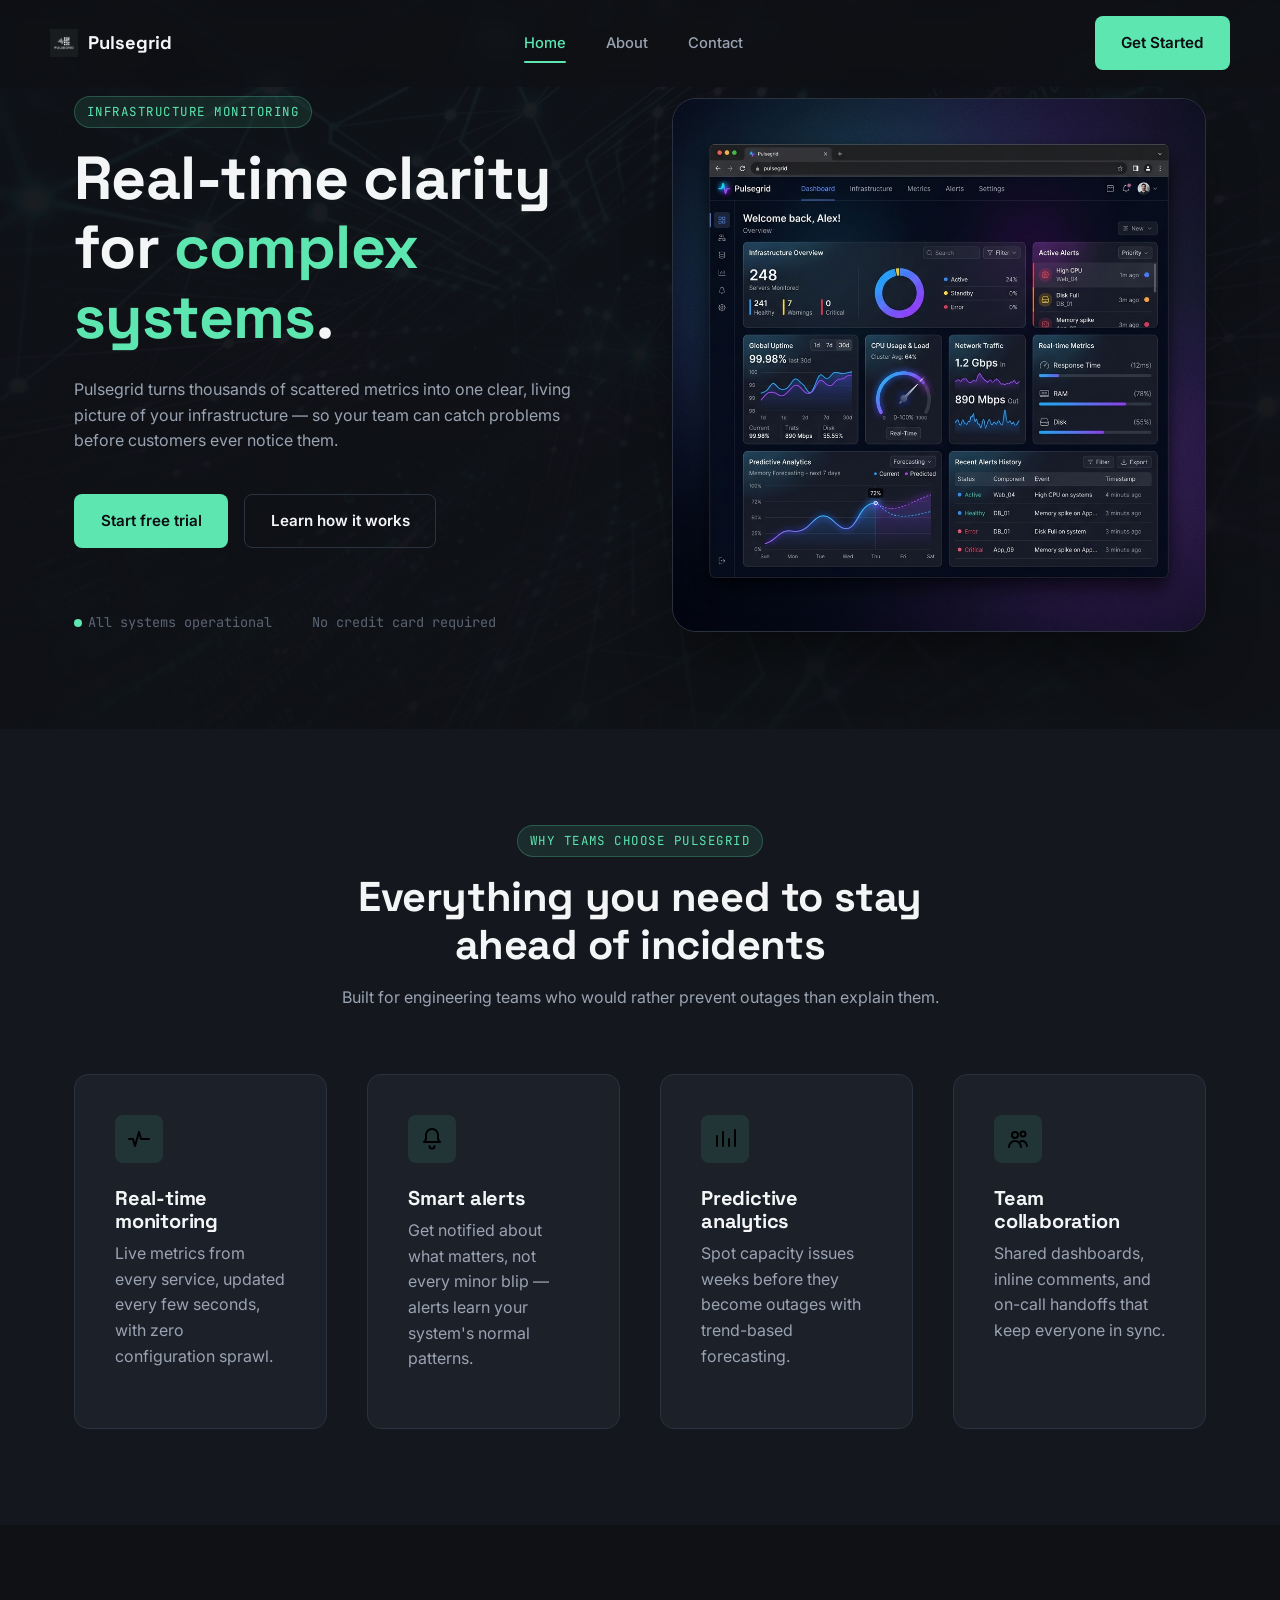
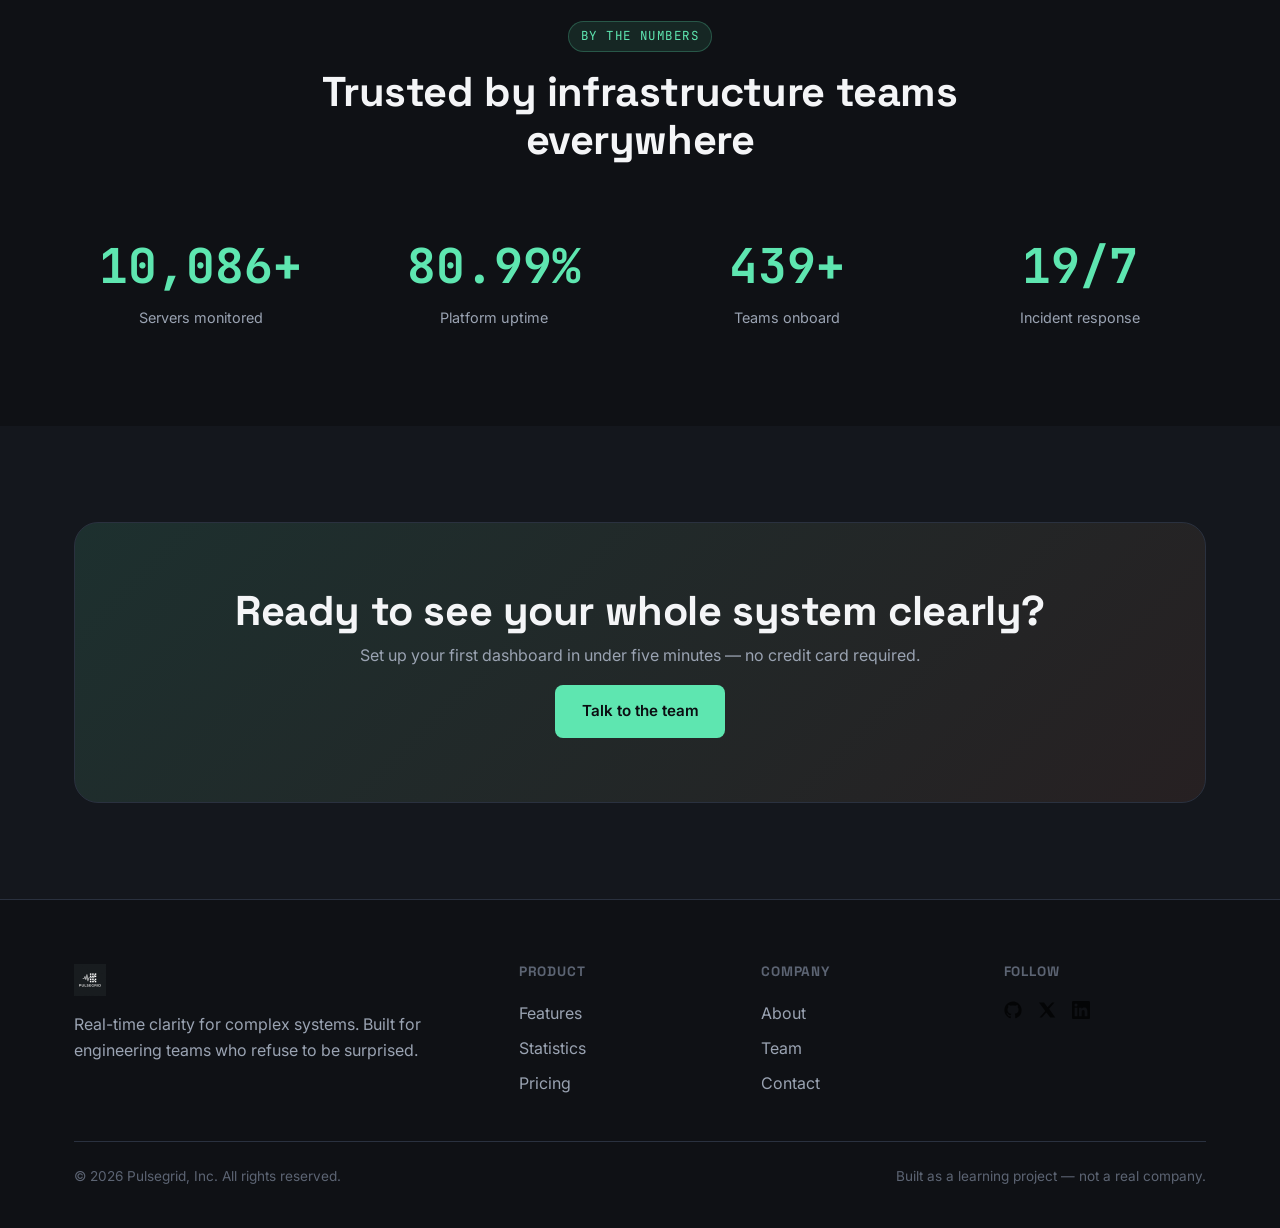
==== index.html @ dcd337dc "first commit" ====
<!DOCTYPE html>
<!--
  index.html
  -----------------------------------------------------------------------
  PURPOSE: This is the HOMEPAGE of the site 
  [for khushi]
  Iske alawa bhi html files hai for different screens jaise ki aap dekhoge
  ki 3 screens hai, ek contact ek main jo ki yeh hai and ek about wala section.
  toh aapko basically yhan ki files ke saath edits krne hai!!
  -----------------------------------------------------------------------
-->
<html lang="en">

<head>
  <meta charset="UTF-8">
  <meta name="viewport" content="width=device-width, initial-scale=1.0">
  <title>Pulsegrid — Real-time clarity for complex systems</title>
  <meta name="description"
    content="Pulsegrid helps engineering teams monitor, understand, and predict the health of their infrastructure in real time.">

  <!-- Google Fonts: see assets/fonts/README.md for how to self-host these instead -->
  <link rel="preconnect" href="https://fonts.googleapis.com">
  <link
    href="https://fonts.googleapis.com/css2?family=Space+Grotesk:wght@500;700&family=Inter:wght@400;500;600&family=JetBrains+Mono:wght@500&display=swap"
    rel="stylesheet">

  <!--
    CSS load order matters here:
    1. style.css      -> defines the variables (colors, fonts) everything else uses
    2. navbar.css      -> styles the nav, depends on style.css's variables
    3. animations.css  -> keyframes + reveal classes, can load any time
  -->
  <link rel="stylesheet" href="css/style.css">
  <link rel="stylesheet" href="css/navbar.css">
  <link rel="stylesheet" href="css/animations.css">

  <link rel="icon" href="images/logo.png" type="image/png">
</head>

<body>

  <!-- =====================================================================
       NAVBAR
       Identical markup is repeated on every page so navbar.css/navbar.js
       can target it consistently. In a larger real-world project this
       would likely be generated from a template/include instead of
       copy-pasted, but for a beginner learning project, seeing the full
       markup on every page makes it easier to study.
       ===================================================================== -->
  <nav class="navbar">
    <div class="container navbar-inner">
      <a href="index.html" class="navbar-logo">
        <img src="images/logo.png" alt="Pulsegrid logo">
        Pulsegrid
      </a>

      <ul class="navbar-links">
        <li><a href="index.html">Home</a></li>
        <li><a href="about.html">About</a></li>
        <li><a href="contact.html">Contact</a></li>
        <li class="navbar-cta-mobile">
          <a href="contact.html" class="btn btn-primary btn-block">Get Started</a>
        </li>
      </ul>

      <div class="navbar-cta">
        <a href="contact.html" class="btn btn-primary">Get Started</a>
      </div>

      <button class="navbar-toggle" aria-label="Toggle navigation menu" aria-expanded="false">
        <span></span>
        <span></span>
        <span></span>
      </button>
    </div>
  </nav>

  <main>
    <!-- ===================================================================
         HERO SECTION
         The first thing a visitor sees. Headline + supporting copy on the
         left, a preview image on the right.
         =================================================================== -->
    <section class="hero">
      <div class="container">
        <div class="hero-copy reveal">
          <span class="eyebrow">Infrastructure monitoring</span>
          <h1>Real-time clarity for <span class="highlight">complex systems</span>.</h1>
          <p>
            Pulsegrid turns thousands of scattered metrics into one clear,
            living picture of your infrastructure — so your team can catch
            problems before customers ever notice them.
          </p>
          <div class="hero-actions">
            <a href="contact.html" class="btn btn-primary">Start free trial</a>
            <a href="about.html" class="btn btn-secondary">Learn how it works</a>
          </div>
          <div class="hero-meta">
            <span><span class="status-dot"></span>All systems operational</span>
            <span>No credit card required</span>
          </div>
        </div>

        <div class="hero-media reveal reveal-delay-2">
          <div class="float">
            <img src="images/dashboard.jpg" alt="Preview of the Pulsegrid monitoring dashboard">
          </div>
        </div>
      </div>
    </section>

    <!-- ===================================================================
         FEATURES SECTION
         Four cards explaining the core product capabilities.
         =================================================================== -->
    <section class="section section--alt" id="features">
      <div class="container">
        <div class="section-header reveal">
          <span class="eyebrow">Why teams choose Pulsegrid</span>
          <h2>Everything you need to stay ahead of incidents</h2>
          <p>Built for engineering teams who would rather prevent outages than explain them.</p>
        </div>

        <div class="grid grid--4">
          <div class="feature-card reveal reveal-delay-1">
            <div class="feature-icon"><img src="assets/icons/icon-pulse.svg" alt=""></div>
            <h3>Real-time monitoring</h3>
            <p>Live metrics from every service, updated every few seconds, with zero configuration sprawl.</p>
          </div>

          <div class="feature-card reveal reveal-delay-2">
            <div class="feature-icon"><img src="assets/icons/icon-alert.svg" alt=""></div>
            <h3>Smart alerts</h3>
            <p>Get notified about what matters, not every minor blip — alerts learn your system's normal patterns.</p>
          </div>

          <div class="feature-card reveal reveal-delay-3">
            <div class="feature-icon"><img src="assets/icons/icon-chart.svg" alt=""></div>
            <h3>Predictive analytics</h3>
            <p>Spot capacity issues weeks before they become outages with trend-based forecasting.</p>
          </div>

          <div class="feature-card reveal reveal-delay-4">
            <div class="feature-icon"><img src="assets/icons/icon-team.svg" alt=""></div>
            <h3>Team collaboration</h3>
            <p>Shared dashboards, inline comments, and on-call handoffs that keep everyone in sync.</p>
          </div>
        </div>
      </div>
    </section>

    <!-- ===================================================================
         STATISTICS SECTION
         Numbers animate upward from 0 once they scroll into view
         (see initStatsCounters() in js/main.js).
         =================================================================== -->
    <section class="section" id="stats">
      <div class="container">
        <div class="section-header reveal">
          <span class="eyebrow">By the numbers</span>
          <h2>Trusted by infrastructure teams everywhere</h2>
        </div>

        <div class="grid grid--4 stats-grid">
          <div class="reveal reveal-delay-1">
            <span class="stat-number" data-count-to="12400" data-suffix="+">0</span>
            <span class="stat-label">Servers monitored</span>
          </div>
          <div class="reveal reveal-delay-2">
            <span class="stat-number" data-count-to="99" data-suffix=".99%">0</span>
            <span class="stat-label">Platform uptime</span>
          </div>
          <div class="reveal reveal-delay-3">
            <span class="stat-number" data-count-to="540" data-suffix="+">0</span>
            <span class="stat-label">Teams onboard</span>
          </div>
          <div class="reveal reveal-delay-4">
            <span class="stat-number" data-count-to="24" data-suffix="/7">0</span>
            <span class="stat-label">Incident response</span>
          </div>
        </div>
      </div>
    </section>

    <!-- ===================================================================
         CTA BANNER
         =================================================================== -->
    <section class="section section--alt">
      <div class="container">
        <div class="cta-banner reveal">
          <h2>Ready to see your whole system clearly?</h2>
          <p>Set up your first dashboard in under five minutes — no credit card required.</p>
          <a href="contact.html" class="btn btn-primary">Talk to the team</a>
        </div>
      </div>
    </section>
  </main>

  <!-- =====================================================================
       FOOTER
       ===================================================================== -->
  <footer class="site-footer">
    <div class="container">
      <div class="footer-grid">
        <div class="footer-brand">
          <img src="images/logo.png" alt="Pulsegrid logo">
          <p>Real-time clarity for complex systems. Built for engineering teams who refuse to be surprised.</p>
        </div>

        <div class="footer-col">
          <h4>Product</h4>
          <a href="index.html#features">Features</a>
          <a href="index.html#stats">Statistics</a>
          <a href="contact.html">Pricing</a>
        </div>

        <div class="footer-col">
          <h4>Company</h4>
          <a href="about.html">About</a>
          <a href="about.html#team">Team</a>
          <a href="contact.html">Contact</a>
        </div>

        <div class="footer-col">
          <h4>Follow</h4>
          <div class="social-icons">
            <a href="#" aria-label="Pulsegrid on GitHub"><img class="social-icon" src="assets/icons/icon-github.svg"
                alt=""></a>
            <a href="#" aria-label="Pulsegrid on Twitter"><img class="social-icon" src="assets/icons/icon-twitter.svg"
                alt=""></a>
            <a href="#" aria-label="Pulsegrid on LinkedIn"><img class="social-icon" src="assets/icons/icon-linkedin.svg"
                alt=""></a>
          </div>
        </div>
      </div>

      <div class="footer-bottom">
        <span>&copy; <span id="current-year"></span> Pulsegrid, Inc. All rights reserved.</span>
        <span>Built as a learning project — not a real company.</span>
      </div>
    </div>
  </footer>

  <!--
    JS load order: navbar.js and main.js are used on every page.
    contact.js is also included site-wide for simplicity, but it quietly
    does nothing unless it finds a #contact-form element on the page.
  -->
  <script src="js/navbar.js"></script>
  <script src="js/main.js"></script>
  <script src="js/contact.js"></script>
</body>

</html>
---- css/style.css ----
/* =========================================================================
   css/style.css
   -------------------------------------------------------------------------
   PURPOSE: The MAIN stylesheet for the whole site.
   It holds things that are shared by every page:
     1. Design tokens (CSS variables) - colors, fonts, spacing
     2. CSS reset / base element styles
     3. Reusable layout utilities (.container, .grid, .section, etc.)
     4. Buttons and form controls
     5. Section-specific styles that appear on more than one page
        (hero, features, stats, team, footer)

   Navbar-only styles live in navbar.css.
   Animation keyframes & scroll-reveal classes live in animations.css.
   This separation keeps each file focused on ONE job, which is the
   whole point of this learning project: easy-to-scan, single-purpose files.
   ========================================================================= */

/* -------------------------------------------------------------------------
   1. DESIGN TOKENS
   Centralizing colors/fonts/spacing here means changing the brand's look
   later only requires editing values in ONE place instead of hunting
   through every CSS file.
   ------------------------------------------------------------------------- */
:root {
  /* Color palette - dark, modern "tech startup" theme */
  --color-bg: #0f1115;          /* page background */
  --color-bg-alt: #14171d;      /* alternating section background */
  --color-surface: #1b2029;     /* cards, inputs, raised surfaces */
  --color-surface-hover: #232a36;
  --color-border: #2a313f;

  --color-text: #f4f5f7;        /* primary text on dark background */
  --color-text-muted: #9aa3b2;  /* secondary / supporting text */
  --color-text-faint: #5c6473;  /* least important text, captions */

  --color-accent: #5ee6b0;      /* primary brand accent (mint/jade) */
  --color-accent-dark: #34b584; /* darker accent, used for hover states */
  --color-accent-warm: #ff8a5b; /* secondary accent for contrast/CTAs */

  --color-success: #5ee6b0;
  --color-error: #ff6b6b;

  /* Typography */
  --font-display: 'Space Grotesk', 'Segoe UI', sans-serif; /* headings */
  --font-body: 'Inter', 'Segoe UI', sans-serif;             /* paragraphs, UI */
  --font-mono: 'JetBrains Mono', 'Courier New', monospace;  /* stats, labels */

  /* Spacing scale (used for padding/margin/gap consistently) */
  --space-xs: 0.5rem;
  --space-sm: 1rem;
  --space-md: 1.5rem;
  --space-lg: 2.5rem;
  --space-xl: 4rem;
  --space-2xl: 6rem;

  /* Shared values */
  --radius-sm: 8px;
  --radius-md: 14px;
  --radius-lg: 24px;
  --max-width: 1180px;
  --transition-fast: 150ms ease;
  --transition-base: 280ms ease;
}

/* -------------------------------------------------------------------------
   2. RESET / BASE ELEMENT STYLES
   A small reset keeps default browser styling from fighting with our design.
   ------------------------------------------------------------------------- */
*,
*::before,
*::after {
  box-sizing: border-box;
}

html {
  scroll-behavior: smooth;
}

body {
  margin: 0;
  background-color: var(--color-bg);
  color: var(--color-text);
  font-family: var(--font-body);
  font-size: 16px;
  line-height: 1.6;
  -webkit-font-smoothing: antialiased;
}

img {
  max-width: 100%;
  display: block;
}

a {
  color: inherit;
  text-decoration: none;
}

ul {
  margin: 0;
  padding: 0;
  list-style: none;
}

h1, h2, h3, h4 {
  font-family: var(--font-display);
  font-weight: 700;
  line-height: 1.15;
  margin: 0 0 var(--space-sm) 0;
  letter-spacing: -0.01em;
}

h1 { font-size: clamp(2.4rem, 5vw, 3.8rem); }
h2 { font-size: clamp(1.8rem, 3.4vw, 2.6rem); }
h3 { font-size: 1.25rem; }

p {
  margin: 0 0 var(--space-sm) 0;
  color: var(--color-text-muted);
}

/* Visible focus outline everywhere - important for keyboard accessibility */
a:focus-visible,
button:focus-visible,
input:focus-visible,
textarea:focus-visible {
  outline: 2px solid var(--color-accent);
  outline-offset: 3px;
}

/* -------------------------------------------------------------------------
   3. LAYOUT UTILITIES
   Generic, reusable building blocks used across every page.
   ------------------------------------------------------------------------- */
.container {
  width: 100%;
  max-width: var(--max-width);
  margin: 0 auto;
  padding: 0 var(--space-md);
}

.section {
  padding: var(--space-2xl) 0;
}

.section--alt {
  background-color: var(--color-bg-alt);
}

.section-header {
  text-align: center;
  max-width: 640px;
  margin: 0 auto var(--space-xl) auto;
}

.eyebrow {
  display: inline-block;
  font-family: var(--font-mono);
  font-size: 0.78rem;
  letter-spacing: 0.12em;
  text-transform: uppercase;
  color: var(--color-accent);
  background: rgba(94, 230, 176, 0.1);
  border: 1px solid rgba(94, 230, 176, 0.25);
  padding: 0.3rem 0.75rem;
  border-radius: 999px;
  margin-bottom: var(--space-sm);
}

.grid {
  display: grid;
  gap: var(--space-lg);
}

.grid--2 { grid-template-columns: repeat(2, 1fr); }
.grid--3 { grid-template-columns: repeat(3, 1fr); }
.grid--4 { grid-template-columns: repeat(4, 1fr); }

@media (max-width: 900px) {
  .grid--3, .grid--4 { grid-template-columns: repeat(2, 1fr); }
}

@media (max-width: 600px) {
  .grid--2, .grid--3, .grid--4 { grid-template-columns: 1fr; }
}

/* -------------------------------------------------------------------------
   4. BUTTONS & FORM CONTROLS
   ------------------------------------------------------------------------- */
.btn {
  display: inline-flex;
  align-items: center;
  justify-content: center;
  gap: 0.5rem;
  font-family: var(--font-body);
  font-weight: 600;
  font-size: 0.95rem;
  padding: 0.85rem 1.6rem;
  border-radius: var(--radius-sm);
  border: 1px solid transparent;
  cursor: pointer;
  transition: transform var(--transition-fast), background-color var(--transition-fast),
              border-color var(--transition-fast), box-shadow var(--transition-fast);
}

.btn:active {
  transform: scale(0.97);
}

.btn-primary {
  background-color: var(--color-accent);
  color: #0b0d11;
}

.btn-primary:hover {
  background-color: var(--color-accent-dark);
  box-shadow: 0 0 0 4px rgba(94, 230, 176, 0.15);
}

.btn-secondary {
  background-color: transparent;
  color: var(--color-text);
  border-color: var(--color-border);
}

.btn-secondary:hover {
  border-color: var(--color-accent);
  color: var(--color-accent);
}

.btn-block {
  width: 100%;
}

.btn[disabled] {
  opacity: 0.6;
  cursor: not-allowed;
  transform: none;
}

.form-group {
  margin-bottom: var(--space-md);
  text-align: left;
}

.form-label {
  display: block;
  font-size: 0.85rem;
  font-weight: 600;
  margin-bottom: 0.4rem;
  color: var(--color-text);
}

.form-control {
  width: 100%;
  padding: 0.8rem 1rem;
  background-color: var(--color-surface);
  border: 1px solid var(--color-border);
  border-radius: var(--radius-sm);
  color: var(--color-text);
  font-family: var(--font-body);
  font-size: 0.95rem;
  transition: border-color var(--transition-fast);
}

.form-control:focus {
  border-color: var(--color-accent);
  outline: none;
}

.form-control.is-invalid {
  border-color: var(--color-error);
}

.form-error {
  display: block;
  min-height: 1.1rem;
  font-size: 0.8rem;
  color: var(--color-error);
  margin-top: 0.3rem;
}

.form-success-banner {
  background: rgba(94, 230, 176, 0.12);
  border: 1px solid rgba(94, 230, 176, 0.35);
  color: var(--color-accent);
  padding: var(--space-sm) var(--space-md);
  border-radius: var(--radius-sm);
  margin-bottom: var(--space-md);
}

/* -------------------------------------------------------------------------
   5. PAGE HEADER (used on about.html and contact.html, below the navbar)
   ------------------------------------------------------------------------- */
.page-header {
  padding: var(--space-2xl) 0 var(--space-lg);
  text-align: center;
}

.page-header p {
  max-width: 560px;
  margin: 0 auto;
}

/* -------------------------------------------------------------------------
   6. HERO SECTION (index.html)
   ------------------------------------------------------------------------- */
.hero {
  padding: var(--space-2xl) 0;
  overflow: hidden;
  position: relative;
  background-image: linear-gradient(180deg, rgba(15, 17, 21, 0.94), rgba(15, 17, 21, 0.98)), url('../images/hero.jpg');
  background-size: cover;
  background-position: center;
}

.hero .container {
  display: grid;
  grid-template-columns: 1fr 1fr;
  align-items: center;
  gap: var(--space-xl);
}

.hero-copy h1 {
  margin-bottom: var(--space-md);
}

.hero-copy .highlight {
  color: var(--color-accent);
}

.hero-actions {
  display: flex;
  gap: var(--space-sm);
  margin-top: var(--space-lg);
  flex-wrap: wrap;
}

.hero-meta {
  display: flex;
  gap: var(--space-lg);
  margin-top: var(--space-xl);
  font-family: var(--font-mono);
  font-size: 0.85rem;
  color: var(--color-text-faint);
}

.hero-media {
  position: relative;
  border-radius: var(--radius-lg);
  overflow: hidden;
  border: 1px solid var(--color-border);
  box-shadow: 0 30px 60px -20px rgba(0, 0, 0, 0.6);
}

.hero-media img {
  width: 100%;
  height: 100%;
  object-fit: cover;
}

@media (max-width: 900px) {
  .hero .container {
    grid-template-columns: 1fr;
  }
  .hero-media {
    order: -1;
  }
}

/* -------------------------------------------------------------------------
   7. FEATURES SECTION (index.html)
   ------------------------------------------------------------------------- */
.feature-card {
  background-color: var(--color-surface);
  border: 1px solid var(--color-border);
  border-radius: var(--radius-md);
  padding: var(--space-lg);
  transition: transform var(--transition-base), border-color var(--transition-base);
}

.feature-card:hover {
  transform: translateY(-6px);
  border-color: var(--color-accent);
}

.feature-icon {
  width: 48px;
  height: 48px;
  display: flex;
  align-items: center;
  justify-content: center;
  border-radius: var(--radius-sm);
  background: rgba(94, 230, 176, 0.1);
  color: var(--color-accent);
  margin-bottom: var(--space-md);
}

.feature-icon img {
  width: 24px;
  height: 24px;
}

.feature-card h3 {
  margin-bottom: var(--space-xs);
}

/* -------------------------------------------------------------------------
   8. STATS SECTION (index.html)
   ------------------------------------------------------------------------- */
.stats-grid {
  text-align: center;
}

.stat-number {
  font-family: var(--font-mono);
  font-size: clamp(2.2rem, 4vw, 3rem);
  font-weight: 700;
  color: var(--color-accent);
  display: block;
}

.stat-label {
  color: var(--color-text-muted);
  font-size: 0.9rem;
  margin-top: 0.3rem;
}

/* -------------------------------------------------------------------------
   9. TEAM SECTION (about.html)
   ------------------------------------------------------------------------- */
.team-card {
  text-align: center;
}

.team-photo {
  border-radius: var(--radius-md);
  overflow: hidden;
  margin-bottom: var(--space-sm);
  aspect-ratio: 4 / 3;
}

.team-photo img {
  width: 100%;
  height: 100%;
  object-fit: cover;
}

.team-card h3 {
  margin-bottom: 0.1rem;
}

.team-role {
  font-family: var(--font-mono);
  font-size: 0.8rem;
  color: var(--color-accent);
  text-transform: uppercase;
  letter-spacing: 0.06em;
}

/* -------------------------------------------------------------------------
   10. CTA BANNER (shared)
   ------------------------------------------------------------------------- */
.cta-banner {
  background: linear-gradient(135deg, rgba(94, 230, 176, 0.12), rgba(255, 138, 91, 0.08));
  border: 1px solid var(--color-border);
  border-radius: var(--radius-lg);
  padding: var(--space-xl);
  text-align: center;
}

.cta-banner h2 {
  margin-bottom: var(--space-xs);
}

/* -------------------------------------------------------------------------
   11. FOOTER (shared across every page)
   ------------------------------------------------------------------------- */
.site-footer {
  border-top: 1px solid var(--color-border);
  padding: var(--space-xl) 0 var(--space-lg);
}

.footer-grid {
  display: grid;
  grid-template-columns: 2fr 1fr 1fr 1fr;
  gap: var(--space-lg);
  margin-bottom: var(--space-lg);
}

.footer-brand img {
  height: 32px;
  margin-bottom: var(--space-sm);
}

.footer-col h4 {
  font-size: 0.85rem;
  text-transform: uppercase;
  letter-spacing: 0.06em;
  color: var(--color-text-faint);
  margin-bottom: var(--space-sm);
}

.footer-col a {
  display: block;
  color: var(--color-text-muted);
  padding: 0.3rem 0;
  transition: color var(--transition-fast);
}

.footer-col a:hover {
  color: var(--color-accent);
}

.footer-bottom {
  display: flex;
  justify-content: space-between;
  align-items: center;
  flex-wrap: wrap;
  gap: var(--space-sm);
  padding-top: var(--space-md);
  border-top: 1px solid var(--color-border);
  font-size: 0.85rem;
  color: var(--color-text-faint);
}

.social-icons {
  display: flex;
  gap: var(--space-sm);
}

.social-icon {
  width: 18px;
  height: 18px;
  opacity: 0.7;
  transition: opacity var(--transition-fast);
}

.social-icon:hover {
  opacity: 1;
}

@media (max-width: 760px) {
  .footer-grid {
    grid-template-columns: 1fr 1fr;
  }
}
---- css/navbar.css ----
/* =========================================================================
   css/navbar.css
   -------------------------------------------------------------------------
   PURPOSE: ALL styling related to the site navigation bar lives here,
   and only here. That includes:
     - the logo + nav links layout
     - the "scrolled" state (navbar becomes more opaque once you scroll down)
     - the mobile hamburger button and slide-down mobile menu
     - the active-link highlight

   Why a separate file? The navbar is a self-contained component that
   appears identically on every page. Keeping its CSS isolated means a
   beginner can open just this one file to fully understand (or redesign)
   the nav, without scrolling through hundreds of unrelated rules.
   This file depends on the variables defined in style.css, so style.css
   must be linked BEFORE navbar.css in the HTML <head>.
   ========================================================================= */

.navbar {
  position: fixed;
  top: 0;
  left: 0;
  right: 0;
  z-index: 100;
  background-color: rgba(15, 17, 21, 0.7);
  backdrop-filter: blur(10px);
  border-bottom: 1px solid transparent;
  transition: background-color var(--transition-base), border-color var(--transition-base);
}

/* Added by navbar.js once the user scrolls past a threshold.
   Gives the navbar a solid background + visible border so it stays
   legible over busy section backgrounds. */
.navbar.is-scrolled {
  background-color: rgba(15, 17, 21, 0.92);
  border-bottom-color: var(--color-border);
}

.navbar-inner {
  display: flex;
  align-items: center;
  justify-content: space-between;
  padding: var(--space-sm) 0;
}

.navbar-logo {
  display: flex;
  align-items: center;
  gap: 0.6rem;
  font-family: var(--font-display);
  font-weight: 700;
  font-size: 1.15rem;
}

.navbar-logo img {
  height: 28px;
  width: 28px;
}

.navbar-links {
  display: flex;
  align-items: center;
  gap: var(--space-lg);
}

.navbar-links a {
  font-size: 0.92rem;
  font-weight: 500;
  color: var(--color-text-muted);
  position: relative;
  padding: 0.3rem 0;
  transition: color var(--transition-fast);
}

.navbar-links a:hover {
  color: var(--color-text);
}

/* Added by navbar.js to whichever link matches the current page,
   so users always know where they are in the site. */
.navbar-links a.is-active {
  color: var(--color-accent);
}

.navbar-links a.is-active::after {
  content: '';
  position: absolute;
  left: 0;
  bottom: -6px;
  width: 100%;
  height: 2px;
  background-color: var(--color-accent);
  border-radius: 2px;
}

.navbar-cta {
  display: flex;
  align-items: center;
  gap: var(--space-md);
}

/* -------------------------------------------------------------------------
   MOBILE MENU TOGGLE (hamburger icon)
   Hidden on desktop, shown below the breakpoint.
   ------------------------------------------------------------------------- */
.navbar-toggle {
  display: none;
  flex-direction: column;
  justify-content: center;
  gap: 5px;
  width: 32px;
  height: 32px;
  background: none;
  border: none;
  cursor: pointer;
  padding: 0;
}

.navbar-toggle span {
  display: block;
  height: 2px;
  width: 100%;
  background-color: var(--color-text);
  border-radius: 2px;
  transition: transform var(--transition-fast), opacity var(--transition-fast);
}

/* Added by navbar.js when the mobile menu is open - turns the
   hamburger icon into an "X" shape. */
.navbar-toggle.is-open span:nth-child(1) {
  transform: translateY(7px) rotate(45deg);
}

.navbar-toggle.is-open span:nth-child(2) {
  opacity: 0;
}

.navbar-toggle.is-open span:nth-child(3) {
  transform: translateY(-7px) rotate(-45deg);
}

/* -------------------------------------------------------------------------
   RESPONSIVE: collapse the link list into a slide-down mobile panel
   ------------------------------------------------------------------------- */
@media (max-width: 820px) {
  .navbar-toggle {
    display: flex;
  }

  .navbar-links {
    position: absolute;
    top: 100%;
    left: 0;
    right: 0;
    flex-direction: column;
    align-items: stretch;
    gap: 0;
    background-color: var(--color-bg-alt);
    border-bottom: 1px solid var(--color-border);
    max-height: 0;
    overflow: hidden;
    opacity: 0;
    transition: max-height var(--transition-base), opacity var(--transition-base);
  }

  /* Added by navbar.js when the hamburger button is tapped */
  .navbar-links.is-open {
    max-height: 320px;
    opacity: 1;
  }

  .navbar-links a {
    padding: var(--space-sm) var(--space-md);
    border-bottom: 1px solid var(--color-border);
  }

  .navbar-links a.is-active::after {
    display: none;
  }

  .navbar-cta {
    display: none;
  }

  /* Show the "Get Started" button inside the mobile panel instead */
  .navbar-links .navbar-cta-mobile {
    display: block;
    padding: var(--space-md);
  }
}

@media (min-width: 821px) {
  .navbar-cta-mobile {
    display: none;
  }
}
---- css/animations.css ----
/* =========================================================================
   css/animations.css
   -------------------------------------------------------------------------
   PURPOSE: Every @keyframes definition and every animation-related
   utility class lives in this one file. Splitting animations out from
   style.css means:
     - you can find "what moves on this page" in one place
     - you can delete this file entirely to instantly turn off all motion
       (handy for testing or for users who prefer reduced motion)

   How it's used:
     - main.js adds the class ".is-visible" to elements with the class
       ".reveal" once they scroll into view (see js/main.js).
     - Hover/transition animations (like the feature card lift) are
       defined inline in style.css next to the component they belong to,
       since they're tightly coupled to that component's hover state.
       This file focuses on KEYFRAME animations and reveal-on-scroll,
       which are reused across many different components.
   ========================================================================= */

/* -------------------------------------------------------------------------
   SCROLL-REVEAL
   Elements start slightly faded/translated, then animate into place
   once JavaScript (main.js) marks them as visible using IntersectionObserver.
   ------------------------------------------------------------------------- */
.reveal {
  opacity: 0;
  transform: translateY(24px);
  transition: opacity 0.7s ease, transform 0.7s ease;
}

.reveal.is-visible {
  opacity: 1;
  transform: translateY(0);
}

/* Stagger helper classes - apply alongside .reveal to delay items in a
   list/grid so they animate in one after another instead of all at once. */
.reveal-delay-1 { transition-delay: 0.1s; }
.reveal-delay-2 { transition-delay: 0.2s; }
.reveal-delay-3 { transition-delay: 0.3s; }
.reveal-delay-4 { transition-delay: 0.4s; }

/* -------------------------------------------------------------------------
   FADE IN (used for the whole page on first load, and for the
   contact form success banner)
   ------------------------------------------------------------------------- */
@keyframes fadeIn {
  from { opacity: 0; }
  to { opacity: 1; }
}

.fade-in {
  animation: fadeIn 0.6s ease both;
}

/* -------------------------------------------------------------------------
   SLIDE DOWN (used when the success banner appears above the contact form)
   ------------------------------------------------------------------------- */
@keyframes slideDown {
  from {
    opacity: 0;
    transform: translateY(-12px);
  }
  to {
    opacity: 1;
    transform: translateY(0);
  }
}

.slide-down {
  animation: slideDown 0.4s ease both;
}

/* -------------------------------------------------------------------------
   PULSE
   A soft, looping glow used behind the hero image and on the live
   "status dot" in the stats section, to suggest real-time monitoring.
   ------------------------------------------------------------------------- */
@keyframes pulseGlow {
  0%, 100% {
    box-shadow: 0 0 0 0 rgba(94, 230, 176, 0.35);
  }
  50% {
    box-shadow: 0 0 0 14px rgba(94, 230, 176, 0);
  }
}

.status-dot {
  display: inline-block;
  width: 8px;
  height: 8px;
  border-radius: 50%;
  background-color: var(--color-accent);
  animation: pulseGlow 2.4s ease-out infinite;
  margin-right: 0.4rem;
}

/* -------------------------------------------------------------------------
   SHIMMER
   A subtle moving gradient used as a loading state on the contact
   form's submit button while contact.js simulates sending the message.
   ------------------------------------------------------------------------- */
@keyframes shimmer {
  0% { background-position: -200px 0; }
  100% { background-position: 200px 0; }
}

.btn-loading {
  color: transparent !important;
  position: relative;
  pointer-events: none;
}

.btn-loading::after {
  content: '';
  position: absolute;
  inset: 0;
  margin: auto;
  width: 18px;
  height: 18px;
  border: 2px solid rgba(11, 13, 17, 0.3);
  border-top-color: #0b0d11;
  border-radius: 50%;
  animation: spin 0.7s linear infinite;
}

@keyframes spin {
  to { transform: rotate(360deg); }
}

/* -------------------------------------------------------------------------
   FLOAT
   A slow, gentle vertical drift applied to the hero media frame so the
   landing page doesn't feel completely static, without being distracting.
   ------------------------------------------------------------------------- */
@keyframes float {
  0%, 100% { transform: translateY(0); }
  50% { transform: translateY(-10px); }
}

.float {
  animation: float 6s ease-in-out infinite;
}

/* -------------------------------------------------------------------------
   ACCESSIBILITY: respect users who have asked their OS/browser to
   minimize motion. This overrides every animation above.
   ------------------------------------------------------------------------- */
@media (prefers-reduced-motion: reduce) {
  *, *::before, *::after {
    animation-duration: 0.001ms !important;
    animation-iteration-count: 1 !important;
    transition-duration: 0.001ms !important;
    scroll-behavior: auto !important;
  }

  .reveal {
    opacity: 1;
    transform: none;
  }
}
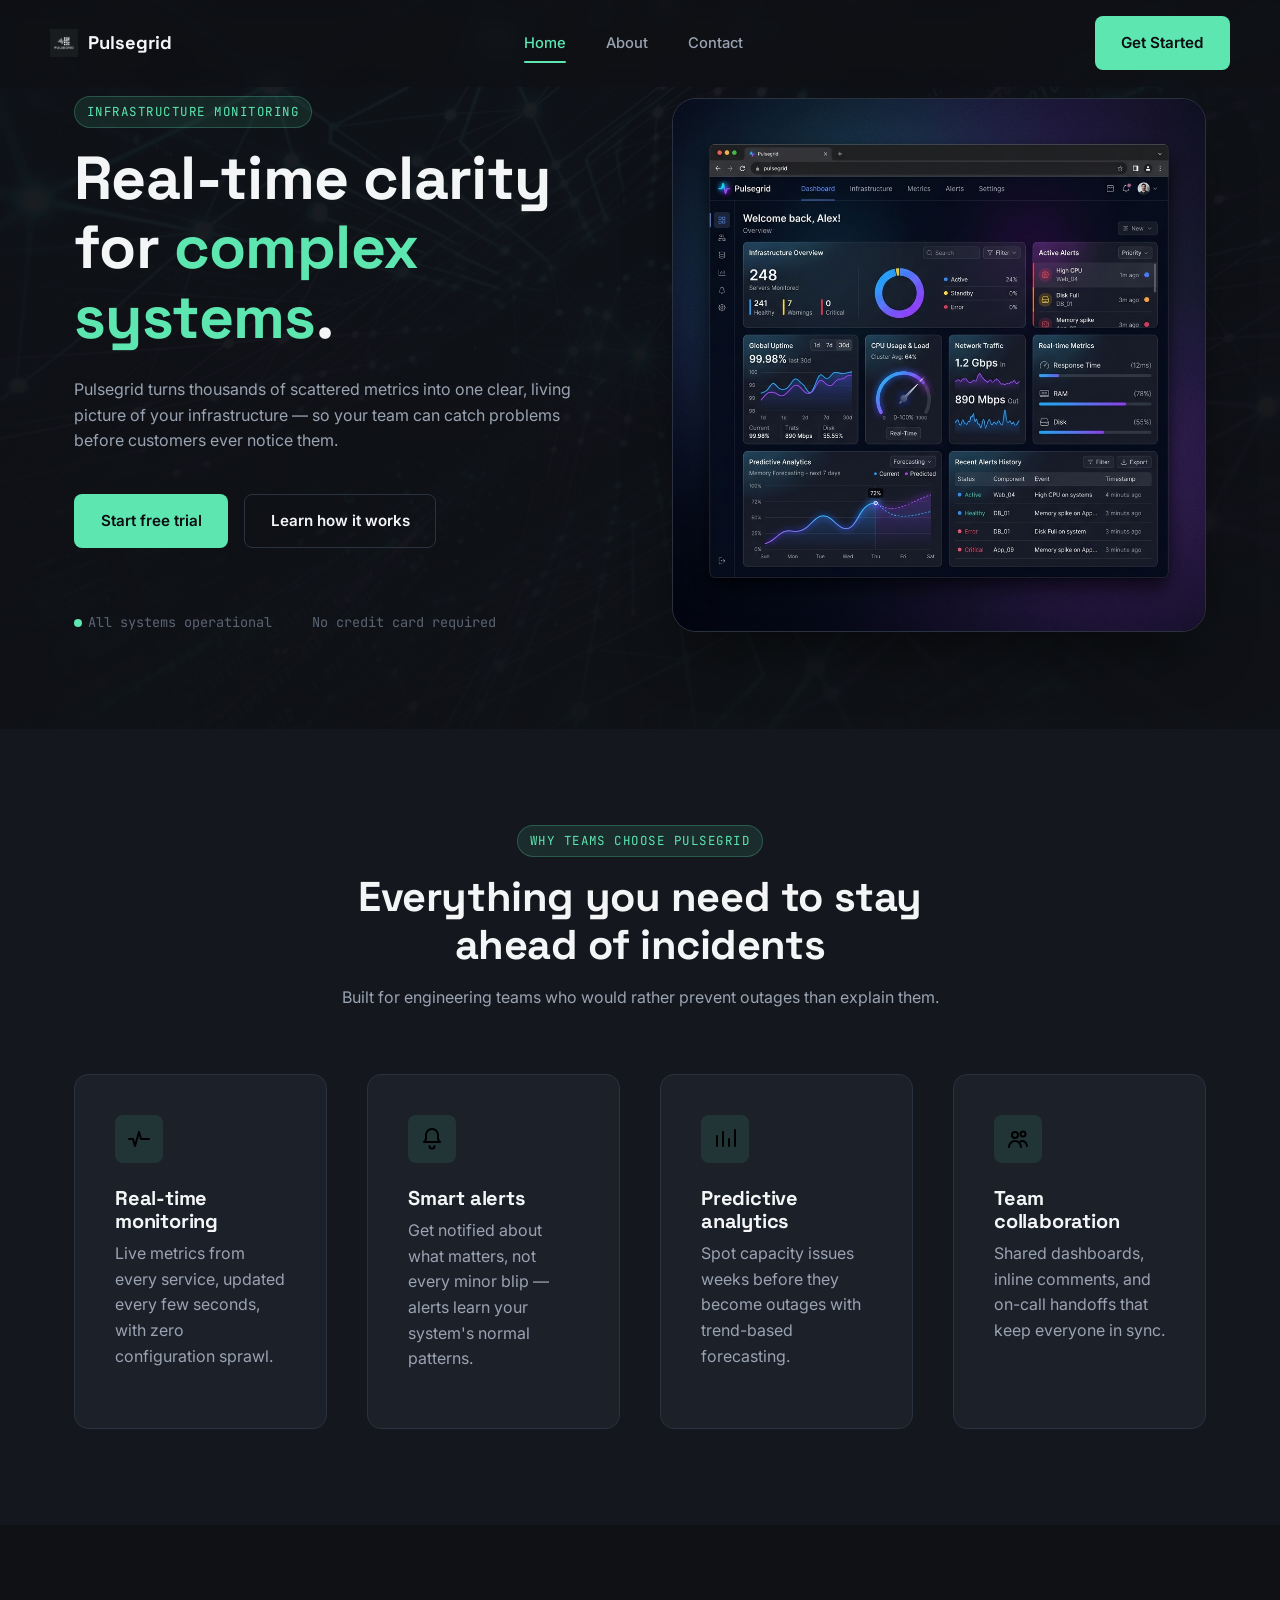
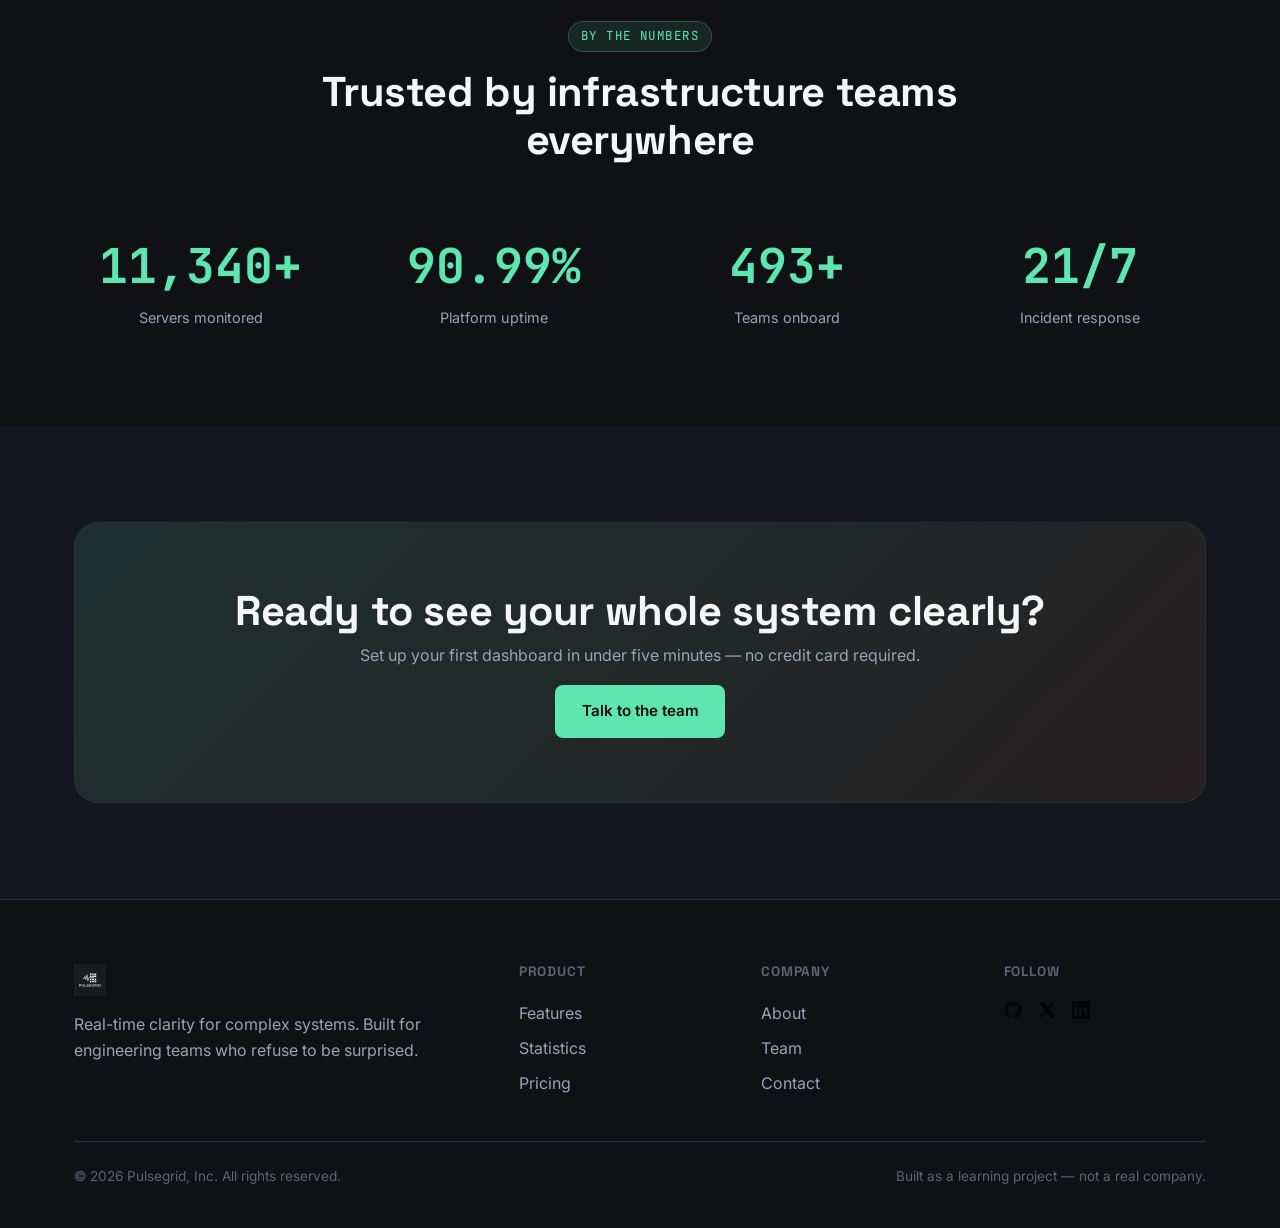
==== commit 6ffe448c: "Update" ====
--- a/index.html
+++ b/index.html
@@ -25,10 +25,10 @@
     rel="stylesheet">
 
   <!--
-    CSS load order matters here:
-    1. style.css      -> defines the variables (colors, fonts) everything else uses
-    2. navbar.css      -> styles the nav, depends on style.css's variables
-    3. animations.css  -> keyframes + reveal classes, can load any time
+  CSS load order matters here:
+  1. style.css -> defines the variables (colors, fonts) everything else uses
+  2. navbar.css -> styles the nav, depends on style.css's variables
+  3. animations.css -> keyframes + reveal classes, can load any time
   -->
   <link rel="stylesheet" href="css/style.css">
   <link rel="stylesheet" href="css/navbar.css">
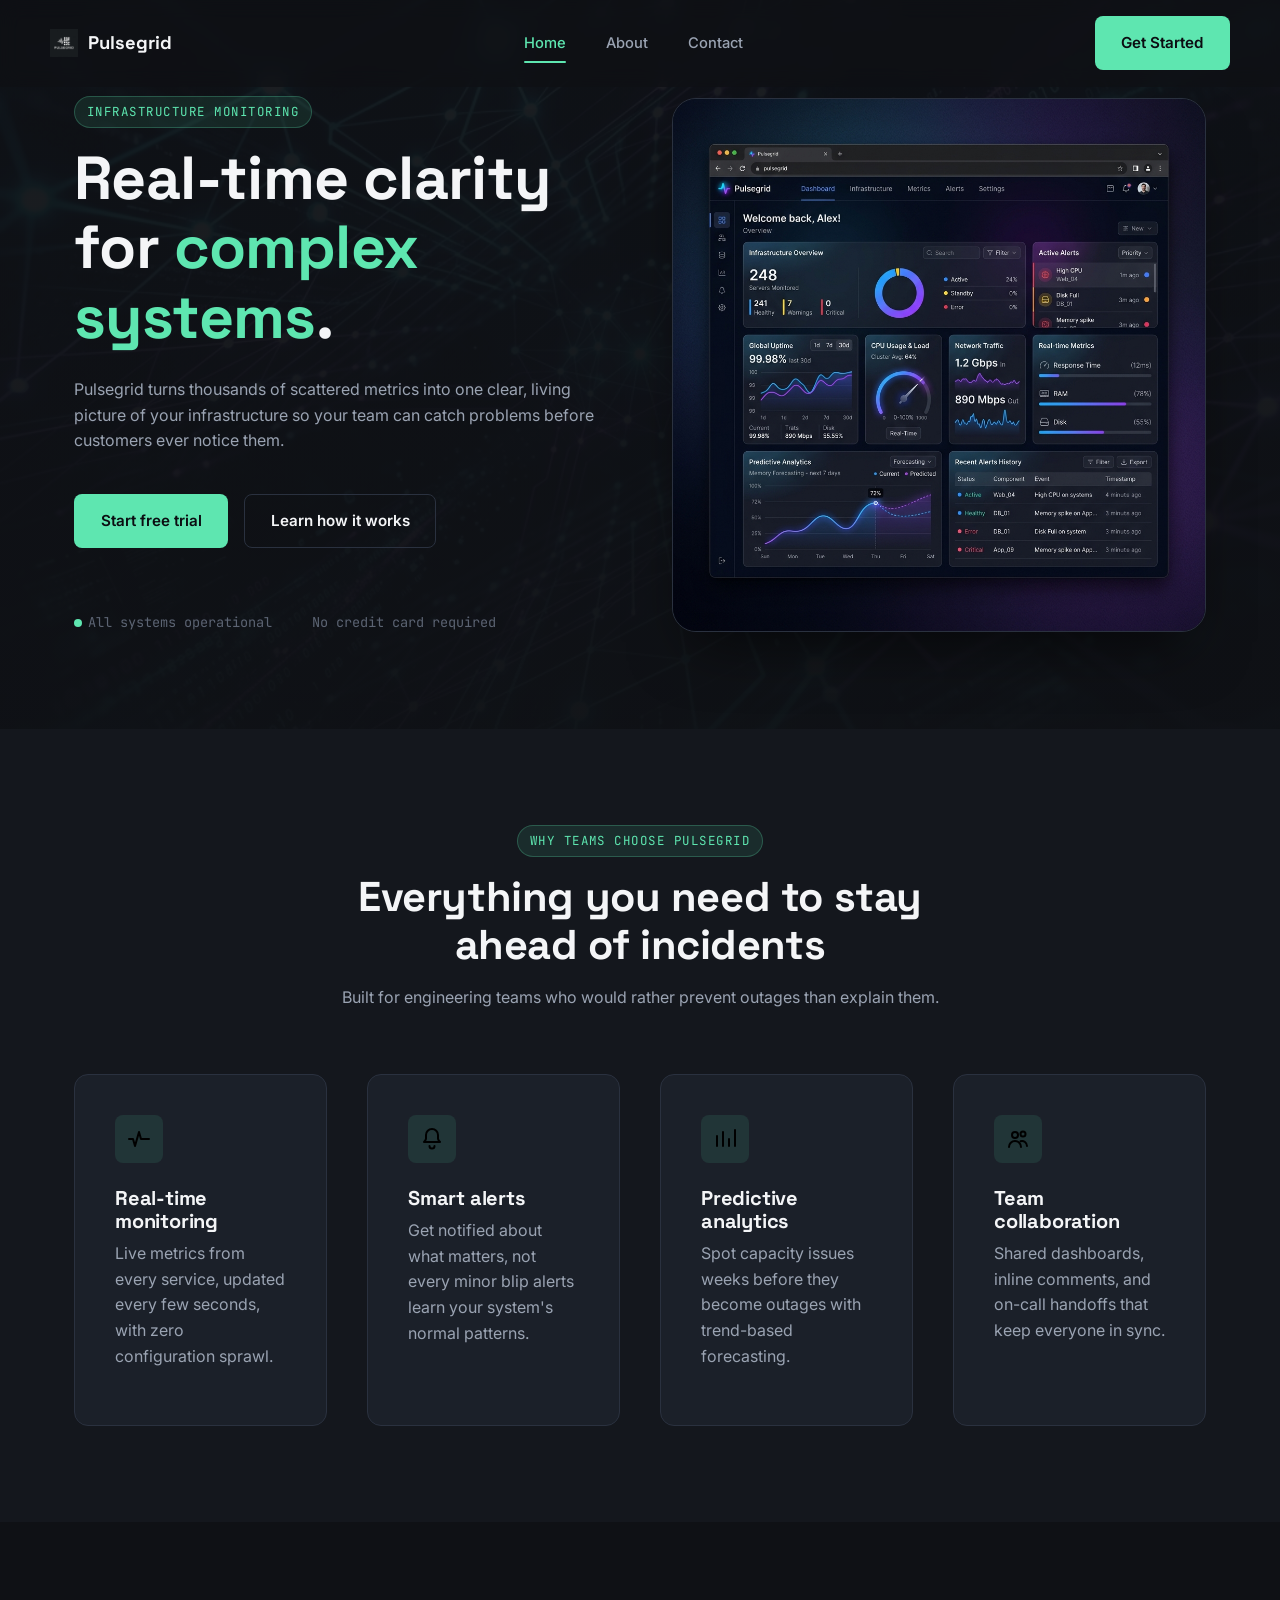
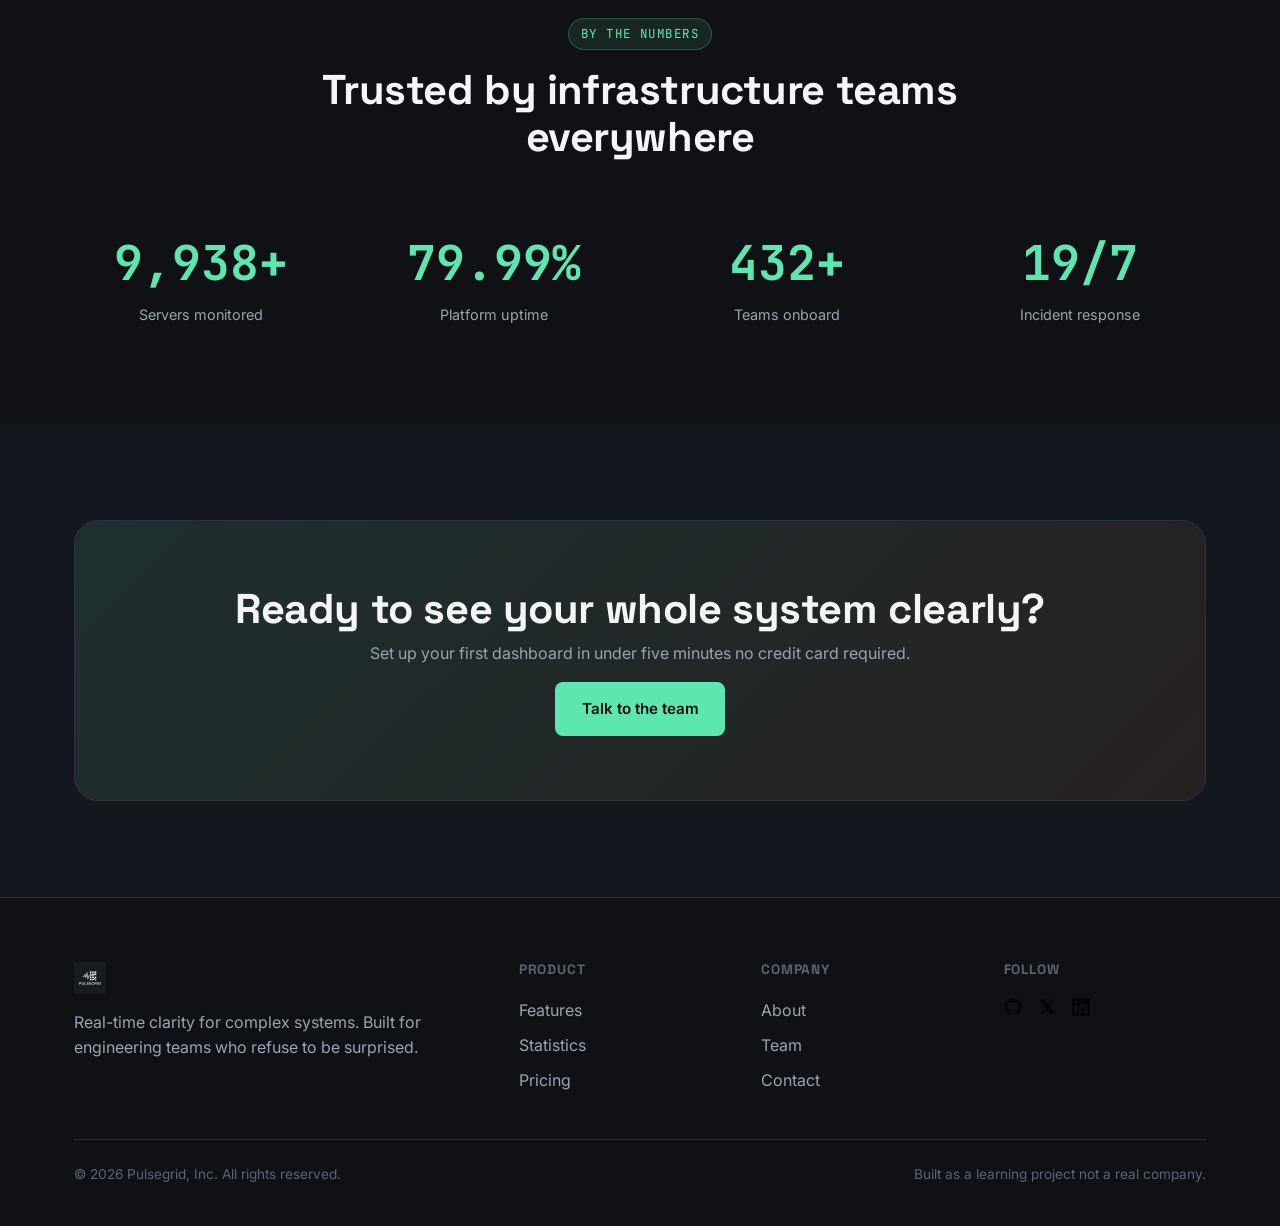
==== commit eca6bad2: "Update" ====
--- a/index.html
+++ b/index.html
@@ -88,7 +88,7 @@
           <h1>Real-time clarity for <span class="highlight">complex systems</span>.</h1>
           <p>
             Pulsegrid turns thousands of scattered metrics into one clear,
-            living picture of your infrastructure — so your team can catch
+            living picture of your infrastructure so your team can catch
             problems before customers ever notice them.
           </p>
           <div class="hero-actions">
@@ -131,7 +131,7 @@
           <div class="feature-card reveal reveal-delay-2">
             <div class="feature-icon"><img src="assets/icons/icon-alert.svg" alt=""></div>
             <h3>Smart alerts</h3>
-            <p>Get notified about what matters, not every minor blip — alerts learn your system's normal patterns.</p>
+            <p>Get notified about what matters, not every minor blip alerts learn your system's normal patterns.</p>
           </div>
 
           <div class="feature-card reveal reveal-delay-3">
@@ -189,7 +189,7 @@
       <div class="container">
         <div class="cta-banner reveal">
           <h2>Ready to see your whole system clearly?</h2>
-          <p>Set up your first dashboard in under five minutes — no credit card required.</p>
+          <p>Set up your first dashboard in under five minutes no credit card required.</p>
           <a href="contact.html" class="btn btn-primary">Talk to the team</a>
         </div>
       </div>
@@ -236,7 +236,7 @@
 
       <div class="footer-bottom">
         <span>&copy; <span id="current-year"></span> Pulsegrid, Inc. All rights reserved.</span>
-        <span>Built as a learning project — not a real company.</span>
+        <span>Built as a learning project not a real company.</span>
       </div>
     </div>
   </footer>
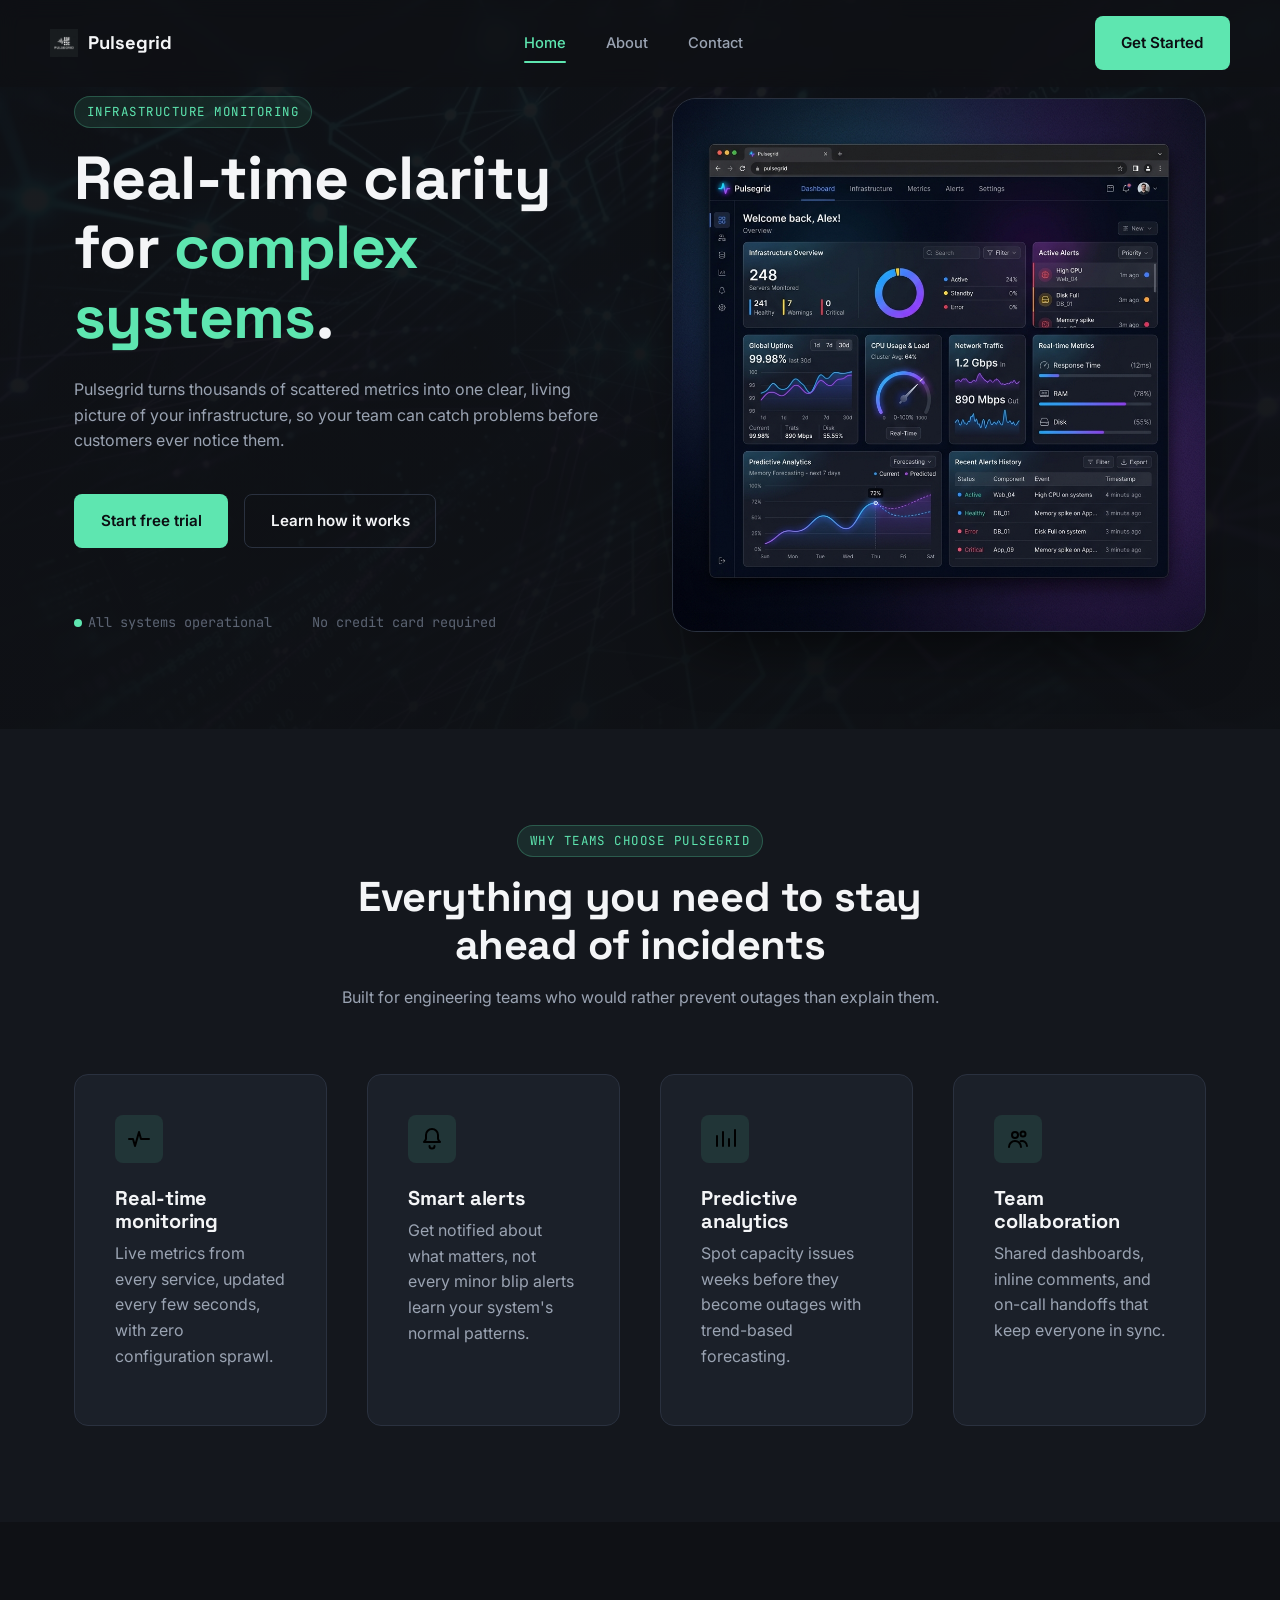
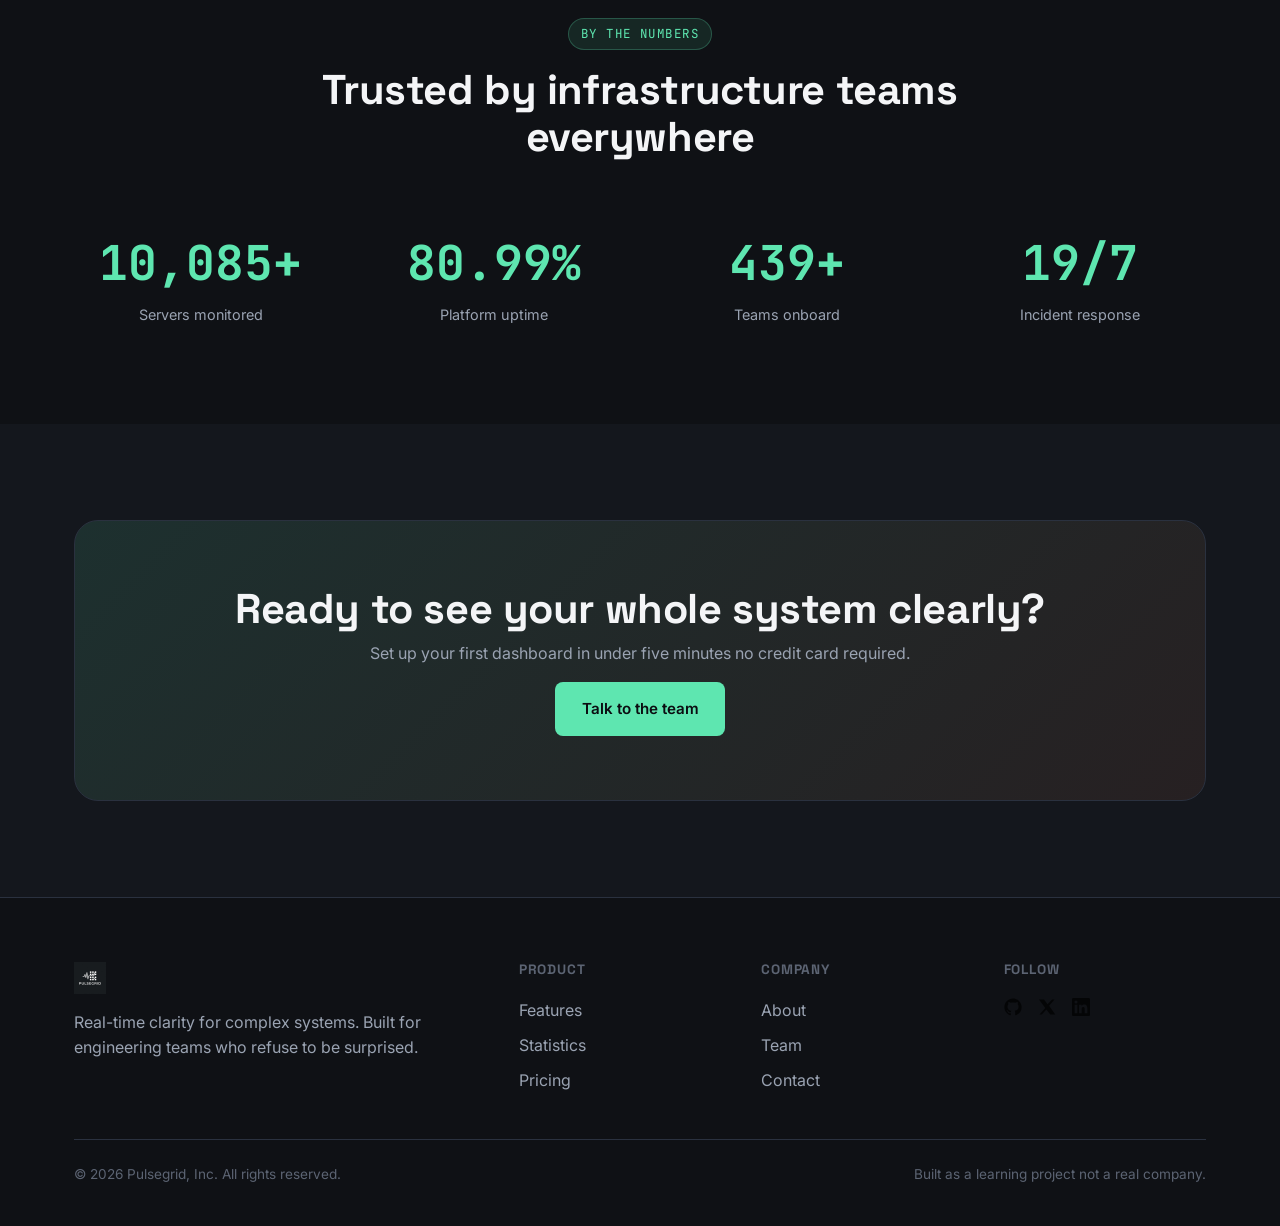
==== commit 248d464c: "Update" ====
--- a/index.html
+++ b/index.html
@@ -88,7 +88,7 @@
           <h1>Real-time clarity for <span class="highlight">complex systems</span>.</h1>
           <p>
             Pulsegrid turns thousands of scattered metrics into one clear,
-            living picture of your infrastructure so your team can catch
+            living picture of your infrastructure, so your team can catch
             problems before customers ever notice them.
           </p>
           <div class="hero-actions">
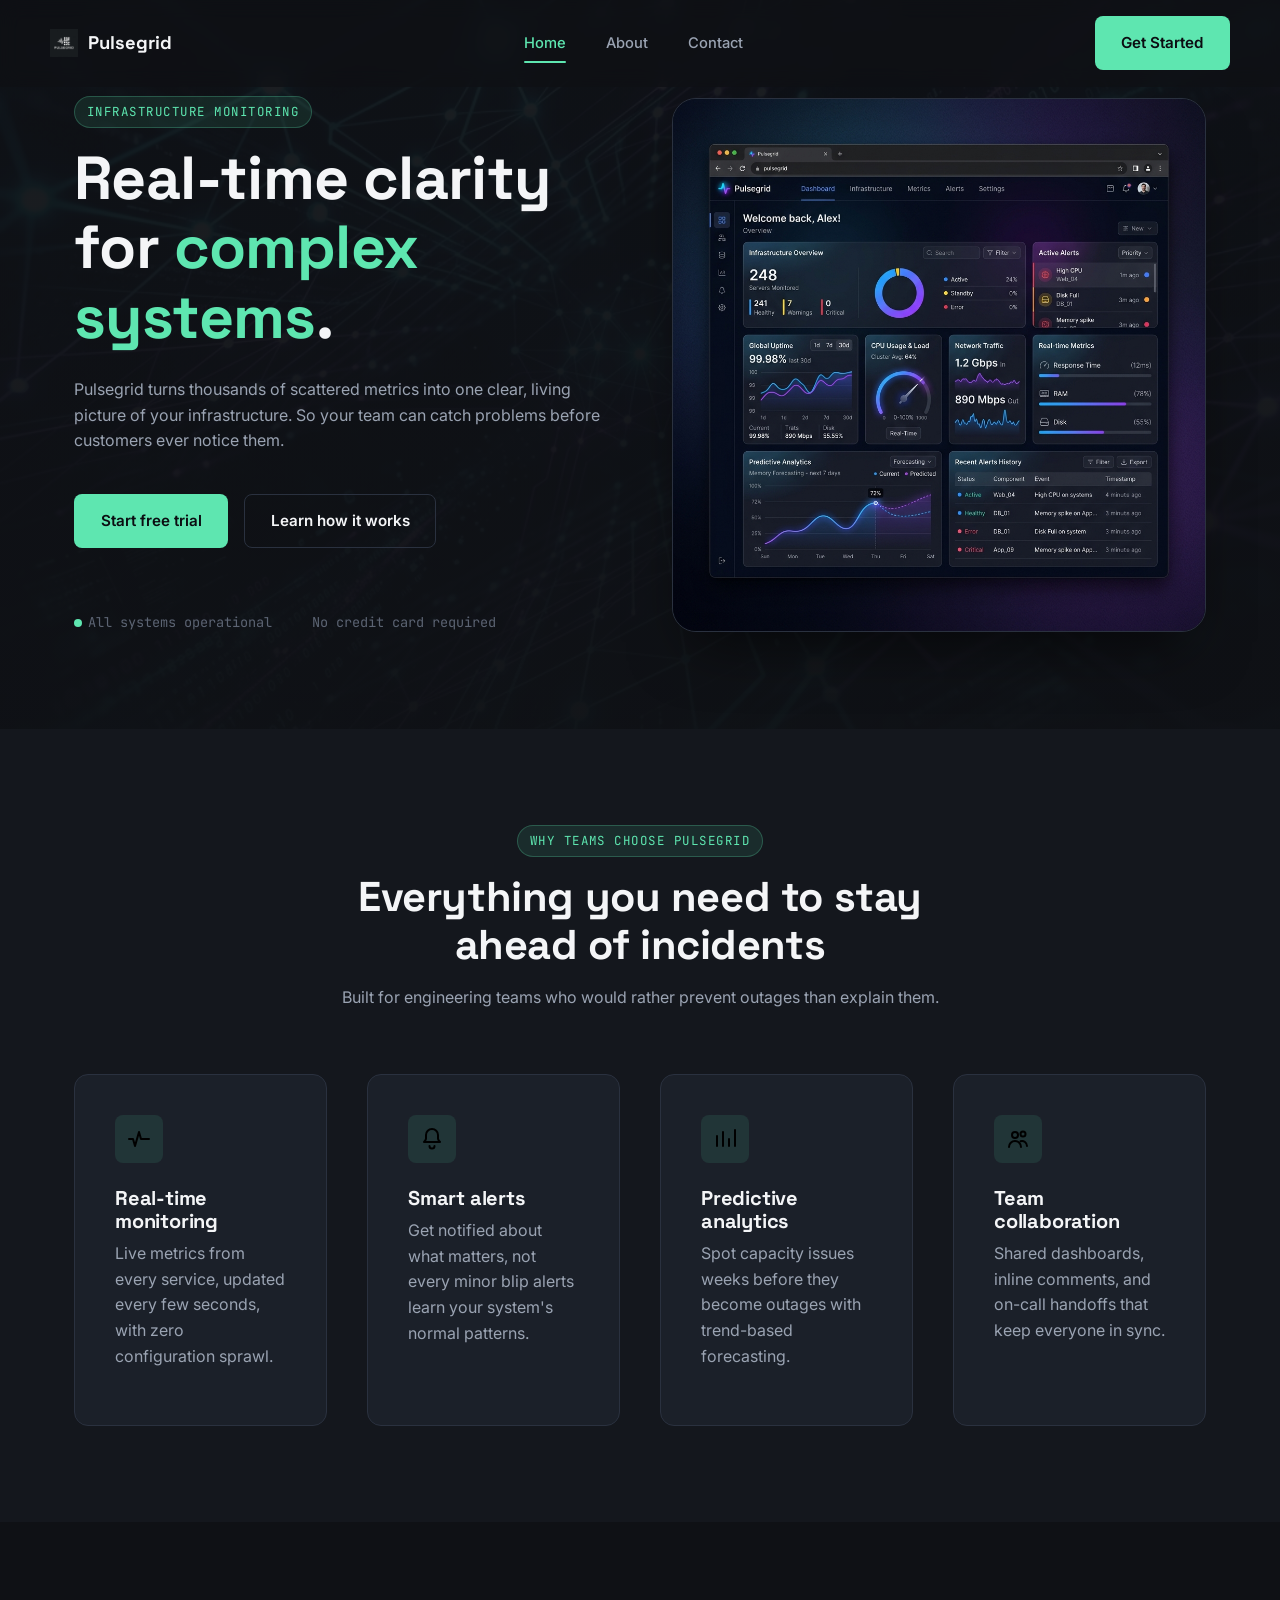
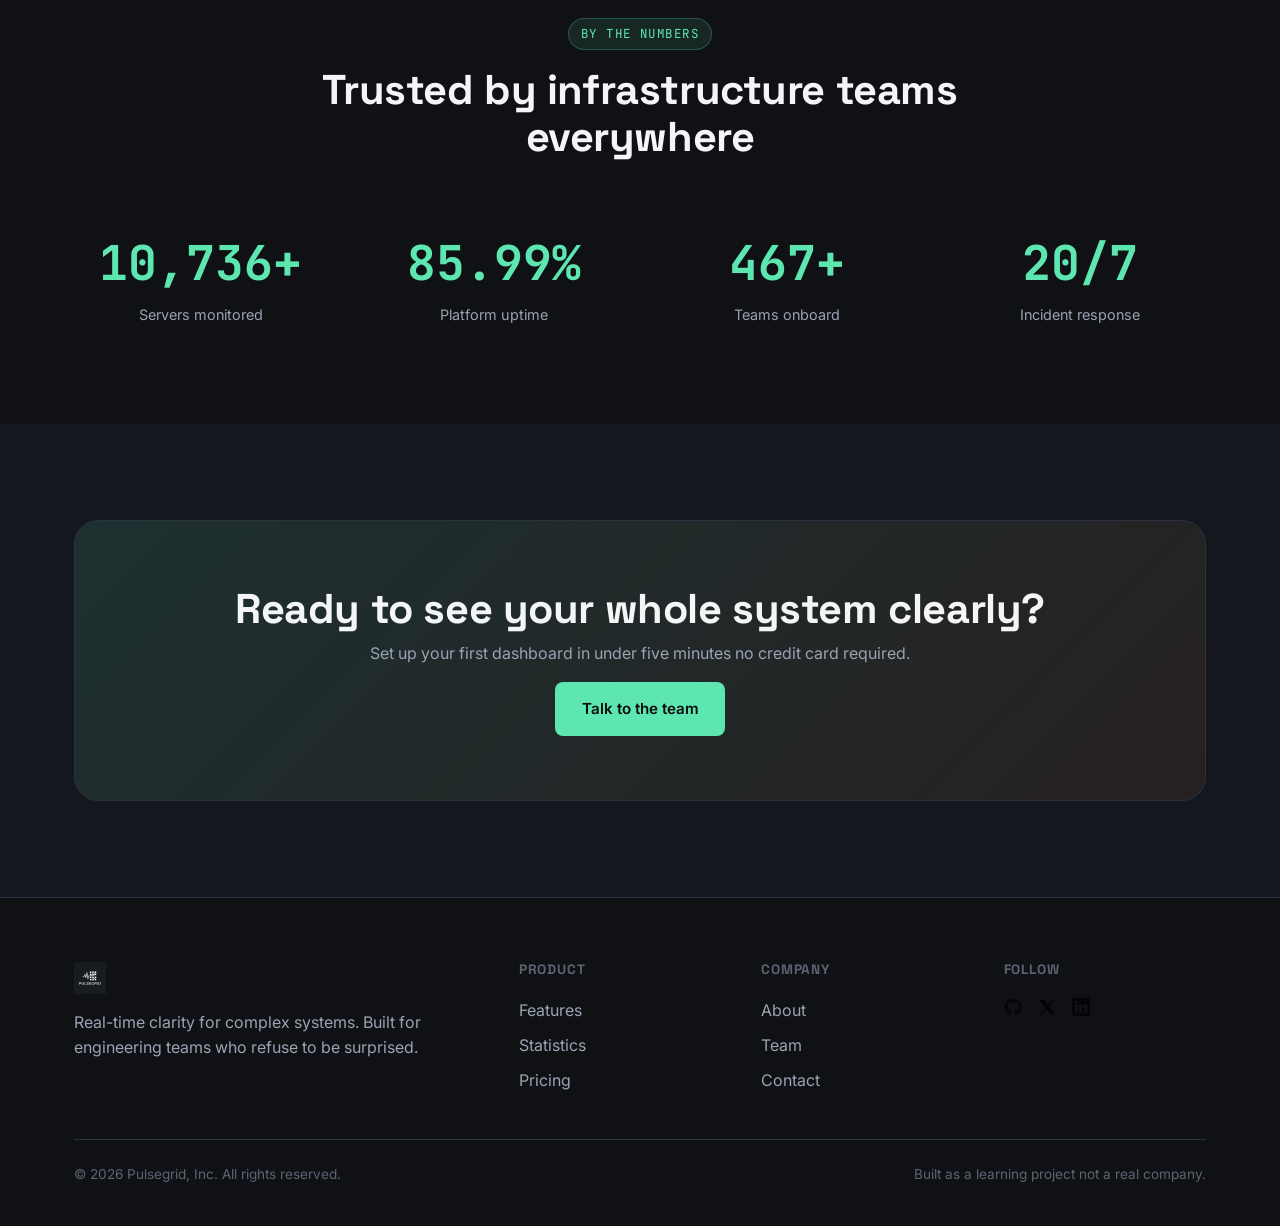
==== commit 2e10a21e: "Update" ====
--- a/index.html
+++ b/index.html
@@ -88,7 +88,7 @@
           <h1>Real-time clarity for <span class="highlight">complex systems</span>.</h1>
           <p>
             Pulsegrid turns thousands of scattered metrics into one clear,
-            living picture of your infrastructure, so your team can catch
+            living picture of your infrastructure. So your team can catch
             problems before customers ever notice them.
           </p>
           <div class="hero-actions">
